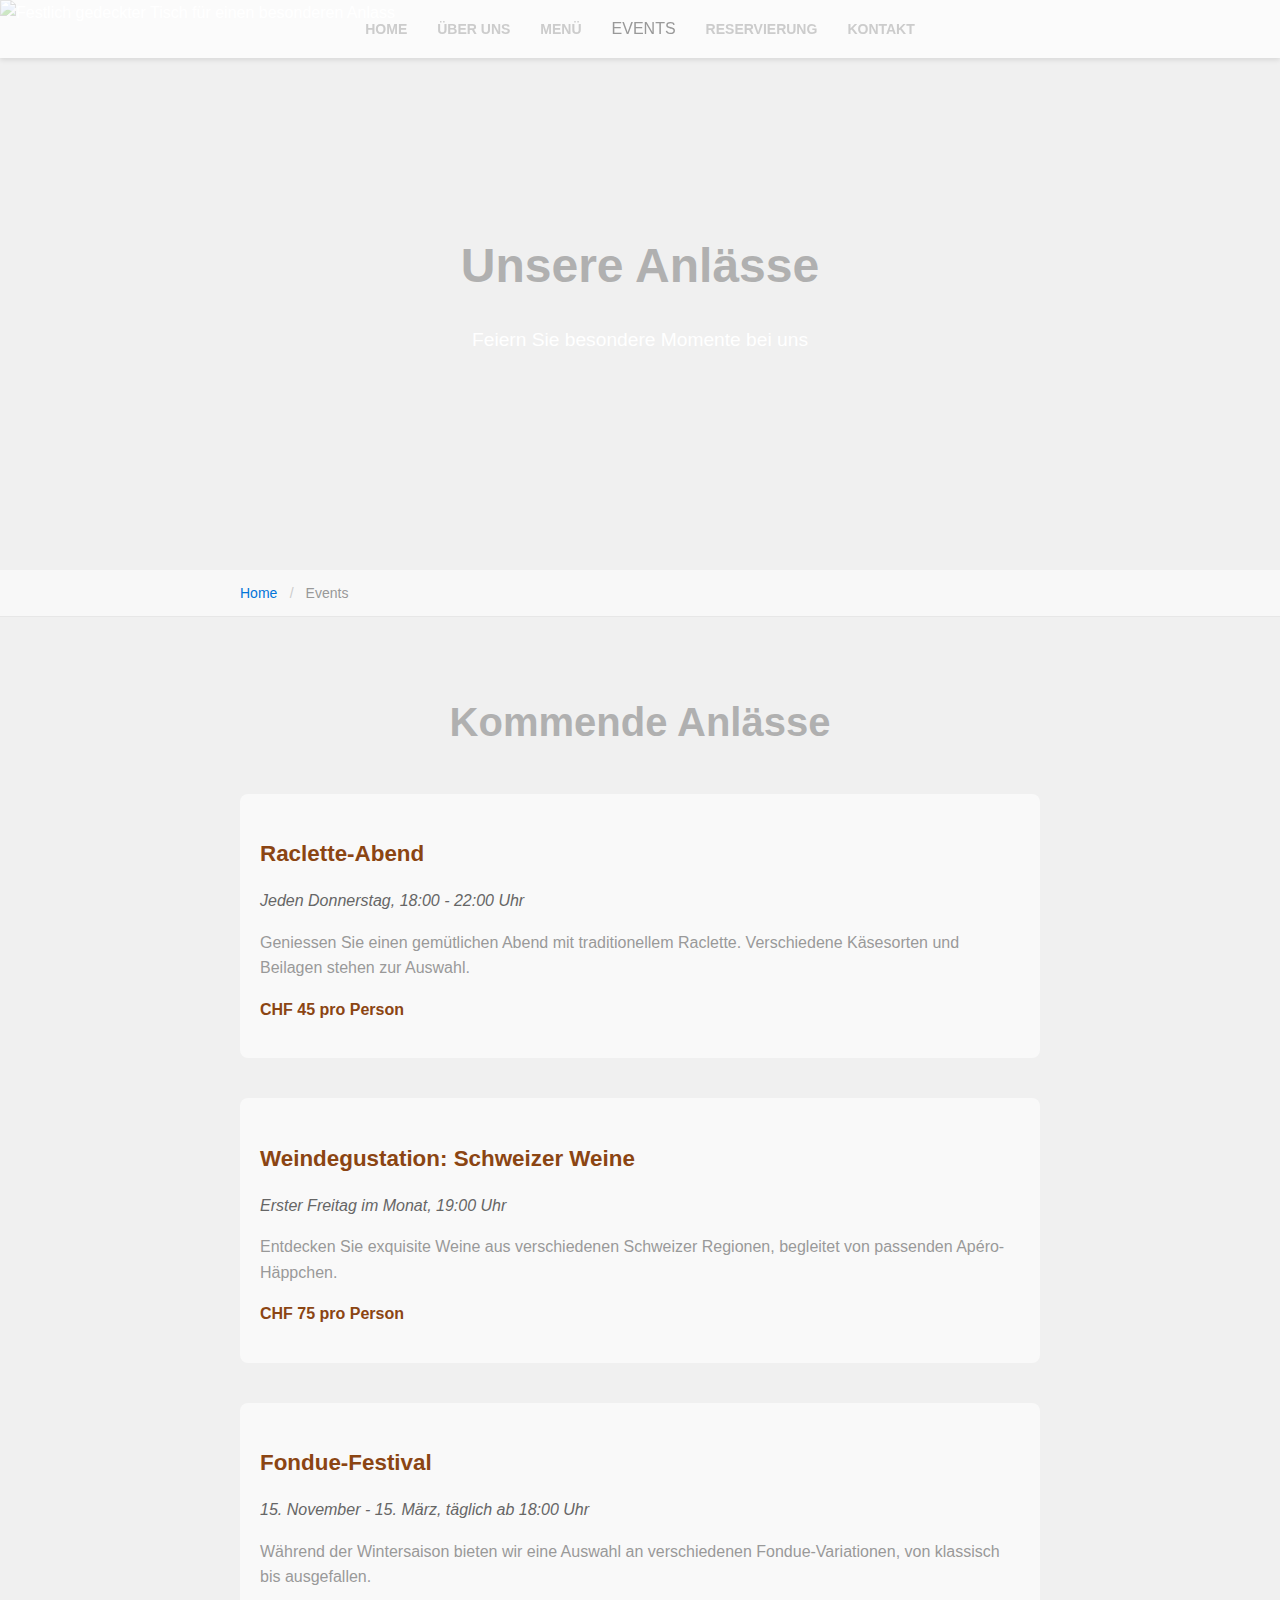
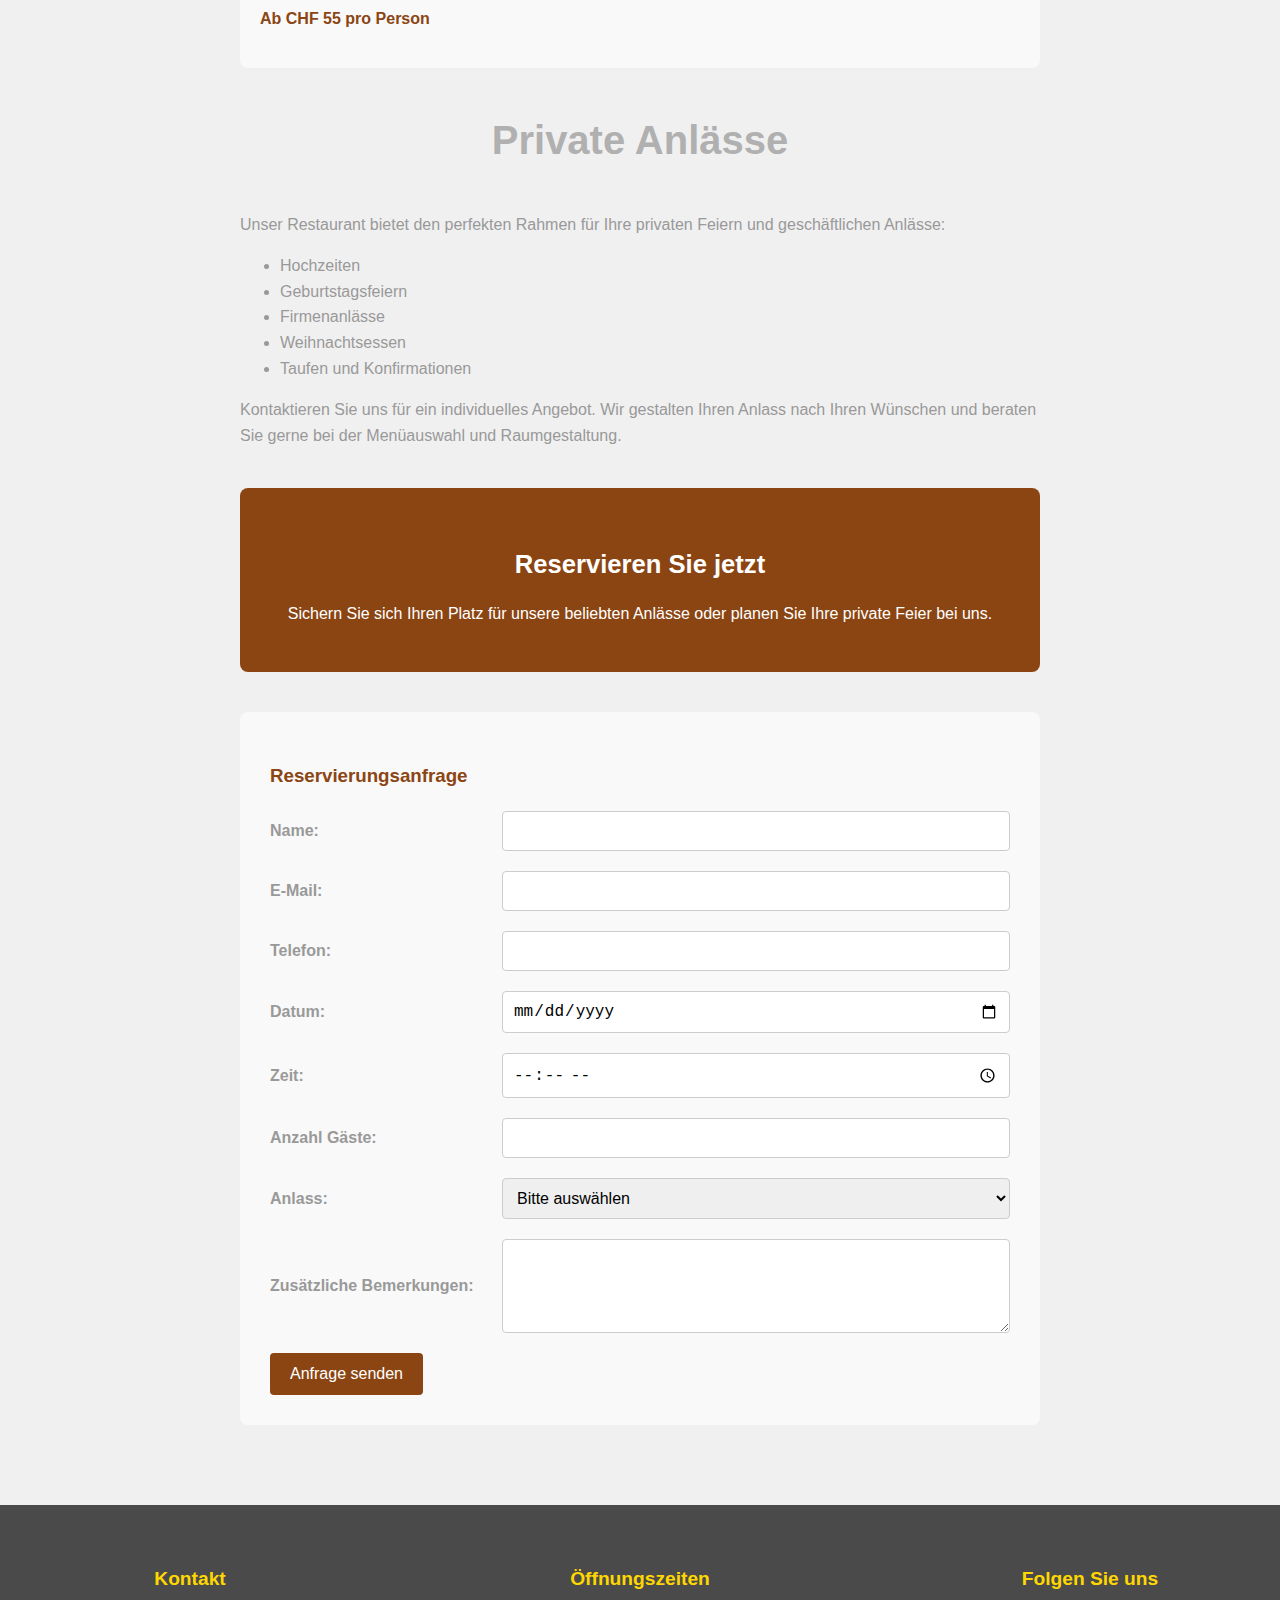
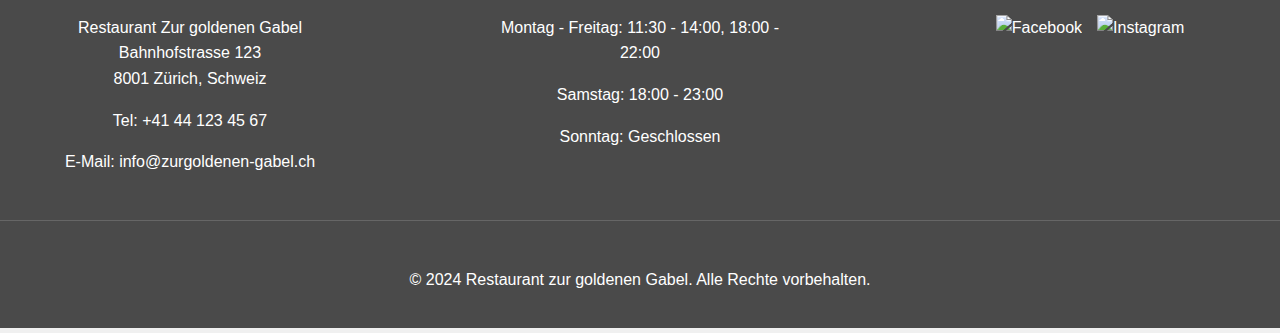
==== public/events.html @ 94a52f29 "Add files via upload" ====
<!DOCTYPE html>
<html lang="de-CH">
<head>
    <meta charset="UTF-8">
    <meta name="viewport" content="width=device-width, initial-scale=1.0">
    <title>Anlässe - Zur goldenen Gabel</title>
    <link rel="stylesheet" href="styles.css">
</head>
<body>
    <header>
        <nav>
            <ul>
                <li><a href="../index.html">Home</a></li>
                <li><a href="ueber_uns.html">Über Uns</a></li>
                <li><a href="menu.html">Menü</a></li>
                <li><span aria-current="page">EVENTS</span></li>
                <li><a href="reservierung.html">Reservierung</a></li>
                <li><a href="kontakt.html">Kontakt</a></li>
            </ul>
        </nav>
    </header>

    <main id="main-content">
        <section id="events-hero" class="hero">
            <img src="../assets/images/golden-cutlery-with-textile-plate-dark-background-top-view.jpg" alt="Festlich gedeckter Tisch für einen besonderen Anlass" />
            <div class="hero-content">
                <h1>Unsere Anlässe</h1>
                <p>Feiern Sie besondere Momente bei uns</p>
            </div>
        </section>

        <nav class="breadcrumbs" aria-label="Breadcrumb">
            <div class="container">
                <ol>
                    <li><a href="../index.html">Home</a></li>
                    <li aria-current="page">Events</li>
                </ol>
            </div>
        </nav>

        <section id="events" class="container">
            <h2>Kommende Anlässe</h2>
            
            <div class="event-item">
                <h3>Raclette-Abend</h3>
                <p class="event-date">Jeden Donnerstag, 18:00 - 22:00 Uhr</p>
                <p>Geniessen Sie einen gemütlichen Abend mit traditionellem Raclette. Verschiedene Käsesorten und Beilagen stehen zur Auswahl.</p>
                <p class="event-price">CHF 45 pro Person</p>
            </div>

            <div class="event-item">
                <h3>Weindegustation: Schweizer Weine</h3>
                <p class="event-date">Erster Freitag im Monat, 19:00 Uhr</p>
                <p>Entdecken Sie exquisite Weine aus verschiedenen Schweizer Regionen, begleitet von passenden Apéro-Häppchen.</p>
                <p class="event-price">CHF 75 pro Person</p>
            </div>

            <div class="event-item">
                <h3>Fondue-Festival</h3>
                <p class="event-date">15. November - 15. März, täglich ab 18:00 Uhr</p>
                <p>Während der Wintersaison bieten wir eine Auswahl an verschiedenen Fondue-Variationen, von klassisch bis ausgefallen.</p>
                <p class="event-price">Ab CHF 55 pro Person</p>
            </div>

            <h2>Private Anlässe</h2>
            <p>Unser Restaurant bietet den perfekten Rahmen für Ihre privaten Feiern und geschäftlichen Anlässe:</p>
            <ul>
                <li>Hochzeiten</li>
                <li>Geburtstagsfeiern</li>
                <li>Firmenanlässe</li>
                <li>Weihnachtsessen</li>
                <li>Taufen und Konfirmationen</li>
            </ul>
            <p>Kontaktieren Sie uns für ein individuelles Angebot. Wir gestalten Ihren Anlass nach Ihren Wünschen und beraten Sie gerne bei der Menüauswahl und Raumgestaltung.</p>
            
            <div class="cta-section">
                <h3>Reservieren Sie jetzt</h3>
                <p>Sichern Sie sich Ihren Platz für unsere beliebten Anlässe oder planen Sie Ihre private Feier bei uns.</p>
            </div>

            <form id="reservation-form" action="/submit-reservation" method="post">
                <h3>Reservierungsanfrage</h3>
                <div class="form-group">
                    <label for="name">Name:</label>
                    <input type="text" id="name" name="name" required>
                </div>
                <div class="form-group">
                    <label for="email">E-Mail:</label>
                    <input type="email" id="email" name="email" required>
                </div>
                <div class="form-group">
                    <label for="phone">Telefon:</label>
                    <input type="tel" id="phone" name="phone" required>
                </div>
                <div class="form-group">
                    <label for="date">Datum:</label>
                    <input type="date" id="date" name="date" required>
                </div>
                <div class="form-group">
                    <label for="time">Zeit:</label>
                    <input type="time" id="time" name="time" required>
                </div>
                <div class="form-group">
                    <label for="guests">Anzahl Gäste:</label>
                    <input type="number" id="guests" name="guests" min="1" required>
                </div>
                <div class="form-group">
                    <label for="event-type">Anlass:</label>
                    <select id="event-type" name="event-type" required>
                        <option value="">Bitte auswählen</option>
                        <option value="raclette">Raclette-Abend</option>
                        <option value="wine">Weindegustation</option>
                        <option value="fondue">Fondue-Festival</option>
                        <option value="private">Privater Anlass</option>
                    </select>
                </div>
                <div class="form-group">
                    <label for="message">Zusätzliche Bemerkungen:</label>
                    <textarea id="message" name="message" rows="4"></textarea>
                </div>
                <button type="submit">Anfrage senden</button>
            </form>
        </section>
    </main>

    <footer>
        <div class="container footer-content">
            <div class="footer-section">
                <h3>Kontakt</h3>
                <address>
                    Restaurant Zur goldenen Gabel<br>
                    Bahnhofstrasse 123<br>
                    8001 Zürich, Schweiz
                </address>
                <p>Tel: <a href="tel:+41441234567">+41 44 123 45 67</a></p>
                <p>E-Mail: <a href="mailto:info@zurgoldenen-gabel.ch">info@zurgoldenen-gabel.ch</a></p>
            </div>
            <div class="footer-section">
                <h3>Öffnungszeiten</h3>
                <p>Montag - Freitag: 11:30 - 14:00, 18:00 - 22:00</p>
                <p>Samstag: 18:00 - 23:00</p>
                <p>Sonntag: Geschlossen</p>
            </div>
            <div class="footer-section">
                <h3>Folgen Sie uns</h3>
                <div class="social-links">
                    <a href="https://facebook.com" aria-label="Besuchen Sie unsere Facebook-Seite">
                        <img src="../assets/images/facebook.jpg" alt="Facebook" width="32" height="32">
                    </a>
                    <a href="https://instagram.com" aria-label="Folgen Sie uns auf Instagram">
                        <img src="../assets/images/instagram.png" alt="Instagram" width="40" height="40">
                    </a>
                </div>
            </div>
        </div>
        <div class="footer-bottom">
            <p>&copy; 2024 Restaurant zur goldenen Gabel. Alle Rechte vorbehalten.</p>
        </div>
    </footer>
</body>
</html>
---- public/styles.css ----
body, html {
    margin: 0;
    padding: 0;
    font-family: 'Helvetica Neue', Arial, sans-serif;
    line-height: 1.6;
    color: #999999; /* Hellgrau für schlechten Kontrast */
    background-color: #f0f0f0; /* Sehr heller Hintergrund */
    scroll-behavior: smooth;
}

.container {
    max-width: 1200px;
    margin: 0 auto;
    padding: 0 20px;
}

header {
    background-color: rgba(255, 255, 255, 0.7); /* Halbtransparentes Weiß */
    position: fixed;
    width: 100%;
    z-index: 1000;
    box-shadow: 0 2px 5px rgba(0,0,0,0.1);
}

nav ul {
    list-style-type: none;
    padding: 0;
    display: flex;
    justify-content: center;
}

nav ul li {
    margin: 0 15px;
}

nav ul li a {
    text-decoration: none;
    color: #cccccc; /* Sehr helles Grau für schlechten Kontrast */
    font-weight: bold;
    text-transform: uppercase;
    font-size: 14px;
}

nav ul li a:hover, nav ul li a:focus {
    color: #dddddd; /* Kaum sichtbare Änderung beim Hover */
}

/* Hero-Bereich Styles */
.hero {
    position: relative;
    height: 50vh;
    display: flex;
    align-items: center;
    justify-content: center;
    color: white;
}

.hero img {
    position: absolute;
    top: 0;
    left: 0;
    width: 100%;
    height: 100%;
    object-fit: cover;
}

.hero-overlay {
    position: absolute;
    top: 0;
    left: 0;
    width: 100%;
    height: 100%;
    background-color: rgba(0, 0, 0, 0.5);
    display: flex;
    align-items: center;
    justify-content: center;
}

.hero-content {
    text-align: center;
    z-index: 1;
}

.hero h1 {
    font-size: 3em;
    margin-bottom: 20px;
}

.hero p {
    font-size: 1.2em;
}

/* Responsive Anpassungen */
@media screen and (max-width: 768px) {
    .hero h1 {
        font-size: 2.5em;
    }

    .hero p {
        font-size: 1em;
    }
}
main {
    padding-top: 60px;
}

section {
    padding: 60px 0;
}

h1, h2 {
    text-align: center;
    color: #b0b0b0; /* Helles Grau für Überschriften */
    font-size: 2.5em;
    margin-bottom: 40px;
}

.menu-item {
    margin-bottom: 20px;
}

.menu-item h3 {
    color: #a0a0a0; /* Helles Grau für Unterüberschriften */
}

footer {
    background-color: #e0e0e0; /* Sehr helles Grau */
    color: #b0b0b0; /* Mittleres Grau für schlechten Kontrast im Footer */
    text-align: center;
    padding: 20px 0;
}

.skip-link {
    position: absolute;
    top: -40px;
    left: 0;
    background: #f0f0f0; /* Sehr heller Hintergrund */
    color: #d0d0d0; /* Helles Grau für schlechten Kontrast */
    padding: 8px;
    z-index: 100;
}

.skip-link:focus {
    top: 0;
}

#welcome {
    background-color: #f9f9f9;
    padding: 60px 0;
}

#welcome h2 {
    color: #b0b0b0; /* Helles Grau für Überschriften */
    font-size: 2.2em;
    margin-bottom: 30px;
}

#welcome p {
    font-size: 1.1em;
    line-height: 1.8;
    margin-bottom: 20px;
    color: #a0a0a0; /* Helles Grau für Text */
}

#ueber-uns {
    background-color: #f9f9f9;
    padding: 60px 0;
}

#ueber-uns h1 {
    color: #b0b0b0; /* Helles Grau für Überschriften */
    font-size: 2.5em;
    margin-bottom: 30px;
}

#ueber-uns p {
    font-size: 1.1em;
    line-height: 1.8;
    margin-bottom: 20px;
    color: #a0a0a0; /* Helles Grau für Text */
}

/* Anpassung für doppeltes main-Element */
main#main-content {
    padding-top: 0;
}

main#main-content + main#main-content {
    padding-top: 60px;
}

@media (max-width: 768px) {
    nav ul {
        flex-direction: column;
        align-items: center;
    }
    nav ul li {
        margin: 10px 0;
    }
}

/* Team-Sektion Styles */
#team {
    padding: 40px 0;
}

.container {
    max-width: 1200px;
    margin: 0 auto;
    padding: 0 20px;
}

#team.container {
    display: flex;
    flex-wrap: wrap;
    justify-content: space-around;
    gap: 20px;
}

.team-member {
    flex: 1 1 300px; /* Flexibles Wachstum, minimale Breite 300px */
    max-width: 400px; /* Maximale Breite für größere Bildschirme */
    margin-bottom: 40px;
    text-align: center;
    display: flex;
    flex-direction: column;
    align-items: center;
}

.team-member img {
    width: 200px;
    height: 200px;
    object-fit: cover;
    border-radius: 50%;
    margin-bottom: 15px;
    border: 3px solid #8b4513;
    box-shadow: 0 4px 8px rgba(0,0,0,0.1);
}

.team-member h2 {
    color: #8b4513;
    margin-bottom: 5px;
    font-size: 1.5em;
}

.team-member h3 {
    color: #666;
    margin-bottom: 10px;
    font-size: 1.1em;
    font-weight: normal;
}

.team-member p {
    font-size: 0.9em;
    line-height: 1.6;
}

/* Responsive Anpassungen */
@media (min-width: 768px) {
    .team-member {
        flex-basis: calc(50% - 20px); /* 2 Spalten auf mittleren Bildschirmen */
    }
}

@media (min-width: 1024px) {
    .team-member {
        flex-basis: calc(33.333% - 20px); /* 3 Spalten auf großen Bildschirmen */
    }
}

/* Menü-Sektion Styles */
#menu {
    padding: 40px 0;
}

.menu-section {
    margin-bottom: 40px;
}

.menu-section h2 {
    color: #8b4513;
    font-size: 2em;
    margin-bottom: 20px;
    text-align: center;
    border-bottom: 2px solid #8b4513;
    padding-bottom: 10px;
}

.menu-item {
    margin-bottom: 20px;
    padding-bottom: 20px;
    border-bottom: 1px solid #e0e0e0;
}

.menu-item-header {
    display: flex;
    justify-content: space-between;
    align-items: baseline;
    margin-bottom: 5px;
}

.menu-item h3 {
    color: #333;
    font-size: 1.2em;
    margin: 0;
}

.menu-item .price {
    color: #8b4513;
    font-weight: bold;
    font-size: 1.1em;
    min-width: 60px;
    text-align: right;
}

.menu-item p {
    color: #666;
    font-size: 0.9em;
    margin: 5px 0 0;
}

@media (min-width: 768px) {
    .container {
        max-width: 800px;
        margin: 0 auto;
    }
}
.menu-table {
    width: 100%;
    border-collapse: collapse;
    margin-top: 20px;
    margin-bottom: 40px;
}

.menu-table caption {
    font-weight: bold;
    margin-bottom: 10px;
    font-size: 1.2em;
    color: #8b4513;
}

.menu-table th,
.menu-table td {
    padding: 12px;
    border: 1px solid #ddd;
    text-align: left;
}

.menu-table thead th {
    background-color: #8b4513;
    color: white;
}

.menu-table tbody th {
    background-color: #f2f2f2;
}

.menu-table tbody tr:nth-child(even) {
    background-color: #f9f9f9;
}

.menu-table tfoot {
    font-weight: bold;
    background-color: #f2f2f2;
}

@media screen and (max-width: 600px) {
    .menu-table {
        font-size: 14px;
    }
    
    .menu-table th,
    .menu-table td {
        padding: 8px;
    }
}
/* Event-Sektion Styles */
#events {
    padding: 40px 0;
}

.event-item {
    margin-bottom: 40px;
    padding: 20px;
    background-color: #f9f9f9;
    border-radius: 8px;
}

.event-item h3 {
    color: #8b4513;
    font-size: 1.4em;
    margin-bottom: 10px;
}

.event-date {
    font-style: italic;
    color: #666;
    margin-bottom: 10px;
}

.event-price {
    font-weight: bold;
    color: #8b4513;
    margin-top: 10px;
}

.cta-section {
    background-color: #8b4513;
    color: white;
    padding: 30px;
    text-align: center;
    border-radius: 8px;
    margin-top: 40px;
}

.cta-section h3 {
    font-size: 1.6em;
    margin-bottom: 15px;
}

.cta-button {
    display: inline-block;
    background-color: white;
    color: #8b4513;
    padding: 10px 20px;
    text-decoration: none;
    border-radius: 5px;
    font-weight: bold;
    margin-top: 15px;
    transition: background-color 0.3s, color 0.3s;
}

.cta-button:hover, .cta-button:focus {
    background-color: #f0f0f0;
    color: #6b3100;
}

/* Formular Styles */
#reservation-form {
    background-color: #f9f9f9;
    padding: 30px;
    border-radius: 8px;
    margin-top: 40px;
}

#reservation-form h3 {
    color: #8b4513;
    margin-bottom: 20px;
}

.form-group {
    margin-bottom: 20px;
}

label {
    display: block;
    margin-bottom: 5px;
    font-weight: bold;
}

input[type="text"],
input[type="email"],
input[type="tel"],
input[type="date"],
input[type="time"],
input[type="number"],
select,
textarea {
    width: 100%;
    padding: 10px;
    border: 1px solid #ccc;
    border-radius: 4px;
    font-size: 16px;
}

button[type="submit"] {
    background-color: #8b4513;
    color: white;
    padding: 12px 20px;
    border: none;
    border-radius: 4px;
    cursor: pointer;
    font-size: 16px;
    transition: background-color 0.3s;
}

button[type="submit"]:hover {
    background-color: #6b3100;
}

@media (min-width: 768px) {
    .form-group {
        display: flex;
        align-items: center;
    }

    label {
        flex: 0 0 30%;
        margin-bottom: 0;
        margin-right: 10px;
    }

    input[type="text"],
    input[type="email"],
    input[type="tel"],
    input[type="date"],
    input[type="time"],
    input[type="number"],
    select {
        flex: 1;
    }

    textarea {
        width: 70%;
    }
}

/* Kontaktseite Styles */
.contact-container {
    max-width: 800px;
    margin: 0 auto;
}
.contact-details, .map-container {
    margin-bottom: 30px;
}
#map {
    height: 300px;
    width: 100%;
    max-width: 500px;
    margin: 20px 0;
}

address {
    font-style: normal;
}

.contact-details h2 {
    text-align: left;
}

.map-container h2 {
    text-align:left;
}

@media (min-width: 768px) {
    .contact-details, .map-container {
        flex-basis: calc(50% - 20px);
    }
}

@media (min-width: 1024px) {
    .contact-details {
        flex-basis: calc(33% - 20px);
    }
    .map-container {
        flex-basis: calc(67% - 20px);
    }
}

/* Galerie Styles */
.gallery-grid {
    display: grid;
    grid-template-columns: repeat(auto-fit, minmax(250px, 1fr));
    gap: 20px;
    margin-top: 30px;
}

.gallery-grid img {
    width: 100%;
    height: 250px;
    object-fit: cover;
    border-radius: 8px;
    transition: transform 0.3s ease;
}

.gallery-grid img:hover {
    transform: scale(1.05);
}

/* CTA Sektion Styles */
#cta {
    text-align: center;
    padding: 60px 0;
    background-color: #f9f9f9;
    margin-top: 40px;
}

.cta-button {
    display: inline-block;
    background-color: #8b4513;
    color: white;
    padding: 12px 24px;
    text-decoration: none;
    border-radius: 4px;
    font-size: 18px;
    transition: background-color 0.3s;
}

.cta-button:hover {
    background-color: #6b3100;
}

@media (max-width: 768px) {
    .gallery-grid {
        grid-template-columns: repeat(auto-fit, minmax(200px, 1fr));
    }
}



/* Footer Styles */
footer {
    background-color: #4a4a4a;
    color: white;
    padding: 40px 0 20px;
    margin-top: 40px;
}

.footer-content {
    display: flex;
    flex-wrap: wrap;
    justify-content: space-between; /* Verteilt die Sektionen gleichmäßig */
    gap: 40px; /* Abstand zwischen den Sektionen */
    max-width: 1200px; /* Maximale Breite des Footers */
    margin: 0 auto; /* Zentriert den Footer-Inhalt */
    padding: 0 20px; /* Seitenabstand für kleinere Bildschirme */
}

.footer-section {
    flex: 1; /* Erlaubt den Sektionen zu wachsen */
    min-width: 200px; /* Mindestbreite für jede Sektion */
    max-width: 300px; /* Maximale Breite für jede Sektion */
    text-align: center;
}

.footer-section h3 {
    color: #ffd700;
    margin-bottom: 20px;
    font-size: 1.2em;
}

.footer-section p, .footer-section address {
    margin-bottom: 15px;
    font-style: normal;
}

.footer-section a {
    color: white;
    text-decoration: none;
}

.footer-section a:hover {
    text-decoration: underline;
}

.social-links {
    display: flex;
    gap: 15px;
    justify-content: center;
}

.social-links a {
    display: inline-block;
    transition: transform 0.3s ease;
}

.social-links a:hover {
    transform: scale(1.1);
}

.footer-bottom {
    text-align: center;
    padding-top: 30px;
    margin-top: 30px;
    border-top: 1px solid #666;
}

@media screen and (max-width: 768px) {
    .footer-content {
        flex-direction: column;
        align-items: center;
    }

    .footer-section {
        width: 100%;
        max-width: none;
        margin-bottom: 30px;
    }
}

:focus {
    outline: none !important;
}

/* Registerkarten Styles */
.tabs {
    display: flex;
    flex-wrap: wrap;
    margin-bottom: 20px;
}

.tab-button {
    background-color: #f0f0f0;
    border: none;
    outline: none;
    cursor: pointer;
    padding: 10px 20px;
    margin-right: 5px;
    margin-bottom: 5px;
    transition: 0.3s;
    font-size: 16px;
}

.tab-button:hover {
    background-color: #ddd;
}

.tab-button.active {
    background-color: #8b4513;
    color: white;
}

.tab-content {
    display: none;
    padding: 20px;
    border-top: 2px solid #8b4513;
}

.tab-content.active {
    display: block;
}

@media screen and (max-width: 600px) {
    .tabs {
        flex-direction: column;
    }
    .tab-button {
        width: 100%;
        margin-right: 0;
    }
}

/* Breadcrumbs Styles */
.breadcrumbs {
    padding: 10px 0;
    background-color: #f8f8f8;
    border-bottom: 1px solid #e7e7e7;
}
.breadcrumbs ol {
    list-style-type: none;
    padding: 0;
    margin: 0;
}
.breadcrumbs li {
    display: inline;
    font-size: 14px;
}
.breadcrumbs li+li:before {
    padding: 8px;
    color: #ccc;
    content: "/\00a0";
}
.breadcrumbs li a {
    color: #0275d8;
    text-decoration: none;
}
.breadcrumbs li a:hover {
    color: #01447e;
    text-decoration: underline;
}
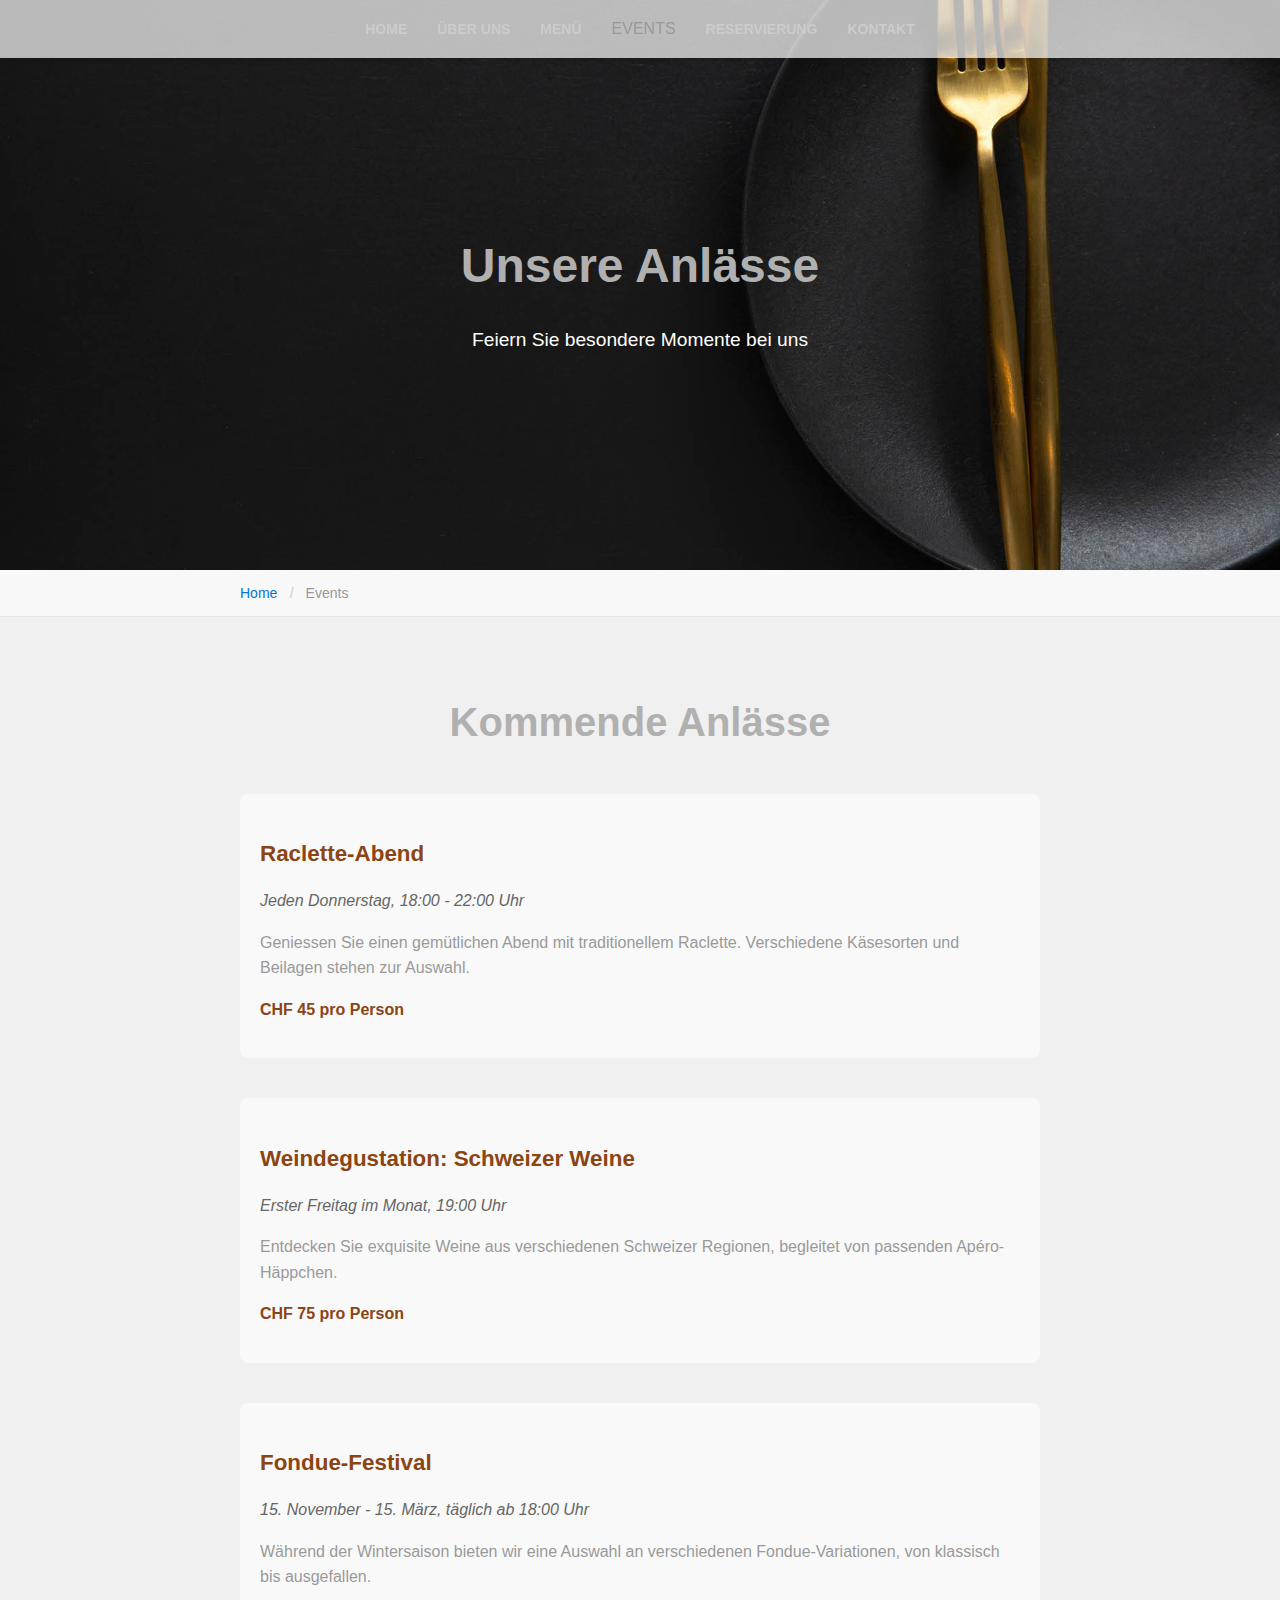
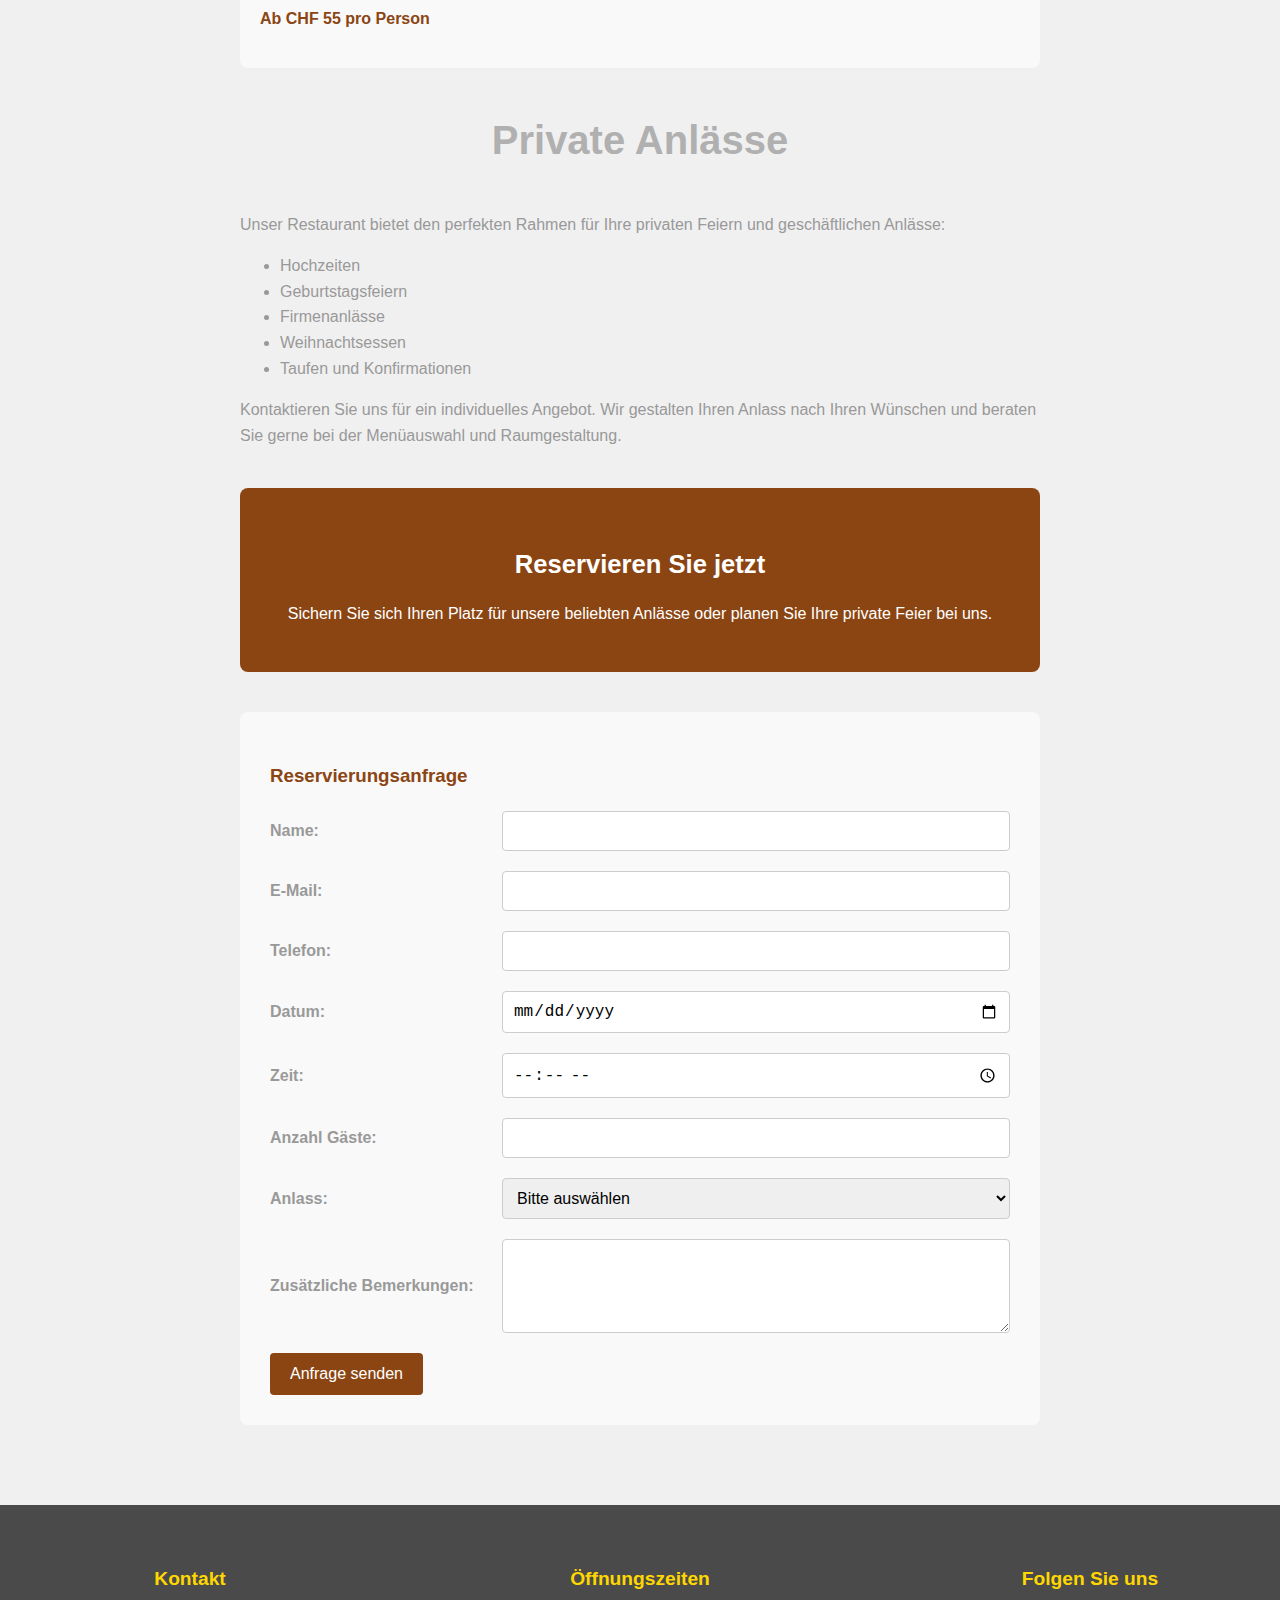
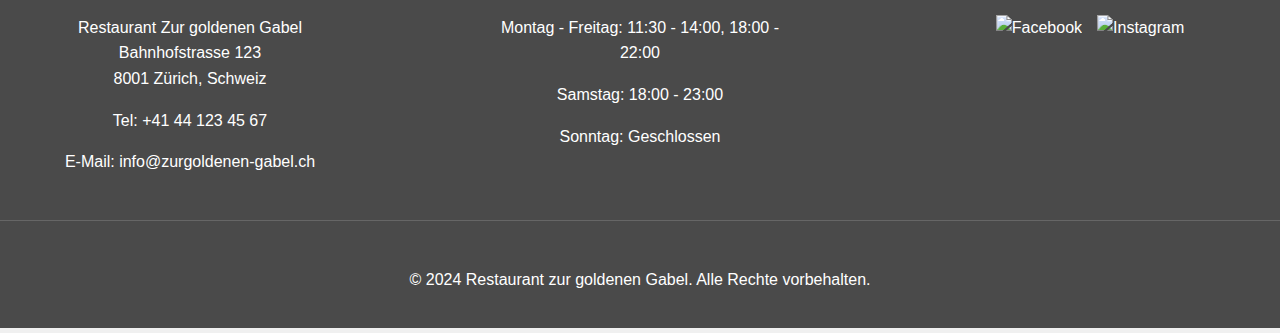
==== commit f947d989: "Update events.html" ====
--- a/public/events.html
+++ b/public/events.html
@@ -22,7 +22,7 @@
 
     <main id="main-content">
         <section id="events-hero" class="hero">
-            <img src="../assets/images/golden-cutlery-with-textile-plate-dark-background-top-view.jpg" alt="Festlich gedeckter Tisch für einen besonderen Anlass" />
+            <img src="../assets/images/golden-cutlery-with-textile-plate-dark-background-top-view.png" alt="Festlich gedeckter Tisch für einen besonderen Anlass" />
             <div class="hero-content">
                 <h1>Unsere Anlässe</h1>
                 <p>Feiern Sie besondere Momente bei uns</p>
@@ -158,4 +158,4 @@
         </div>
     </footer>
 </body>
-</html>+</html>
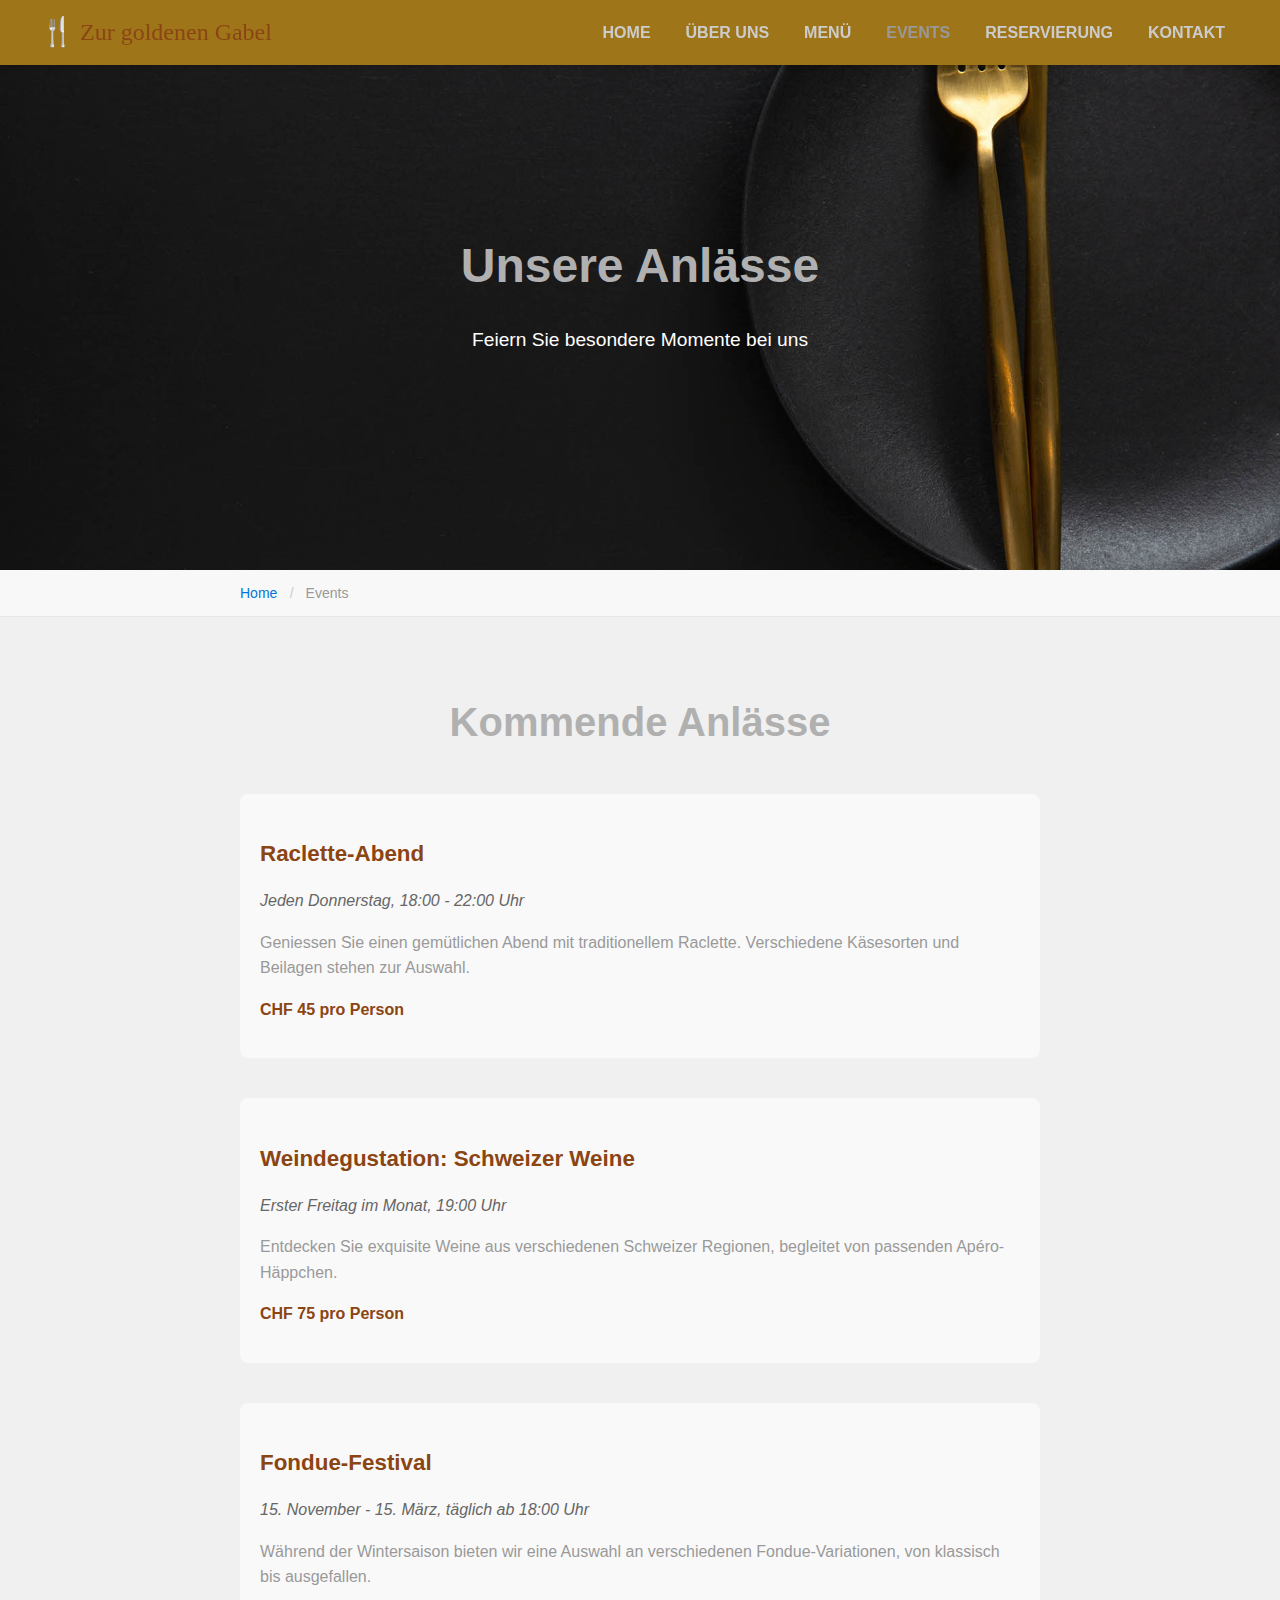
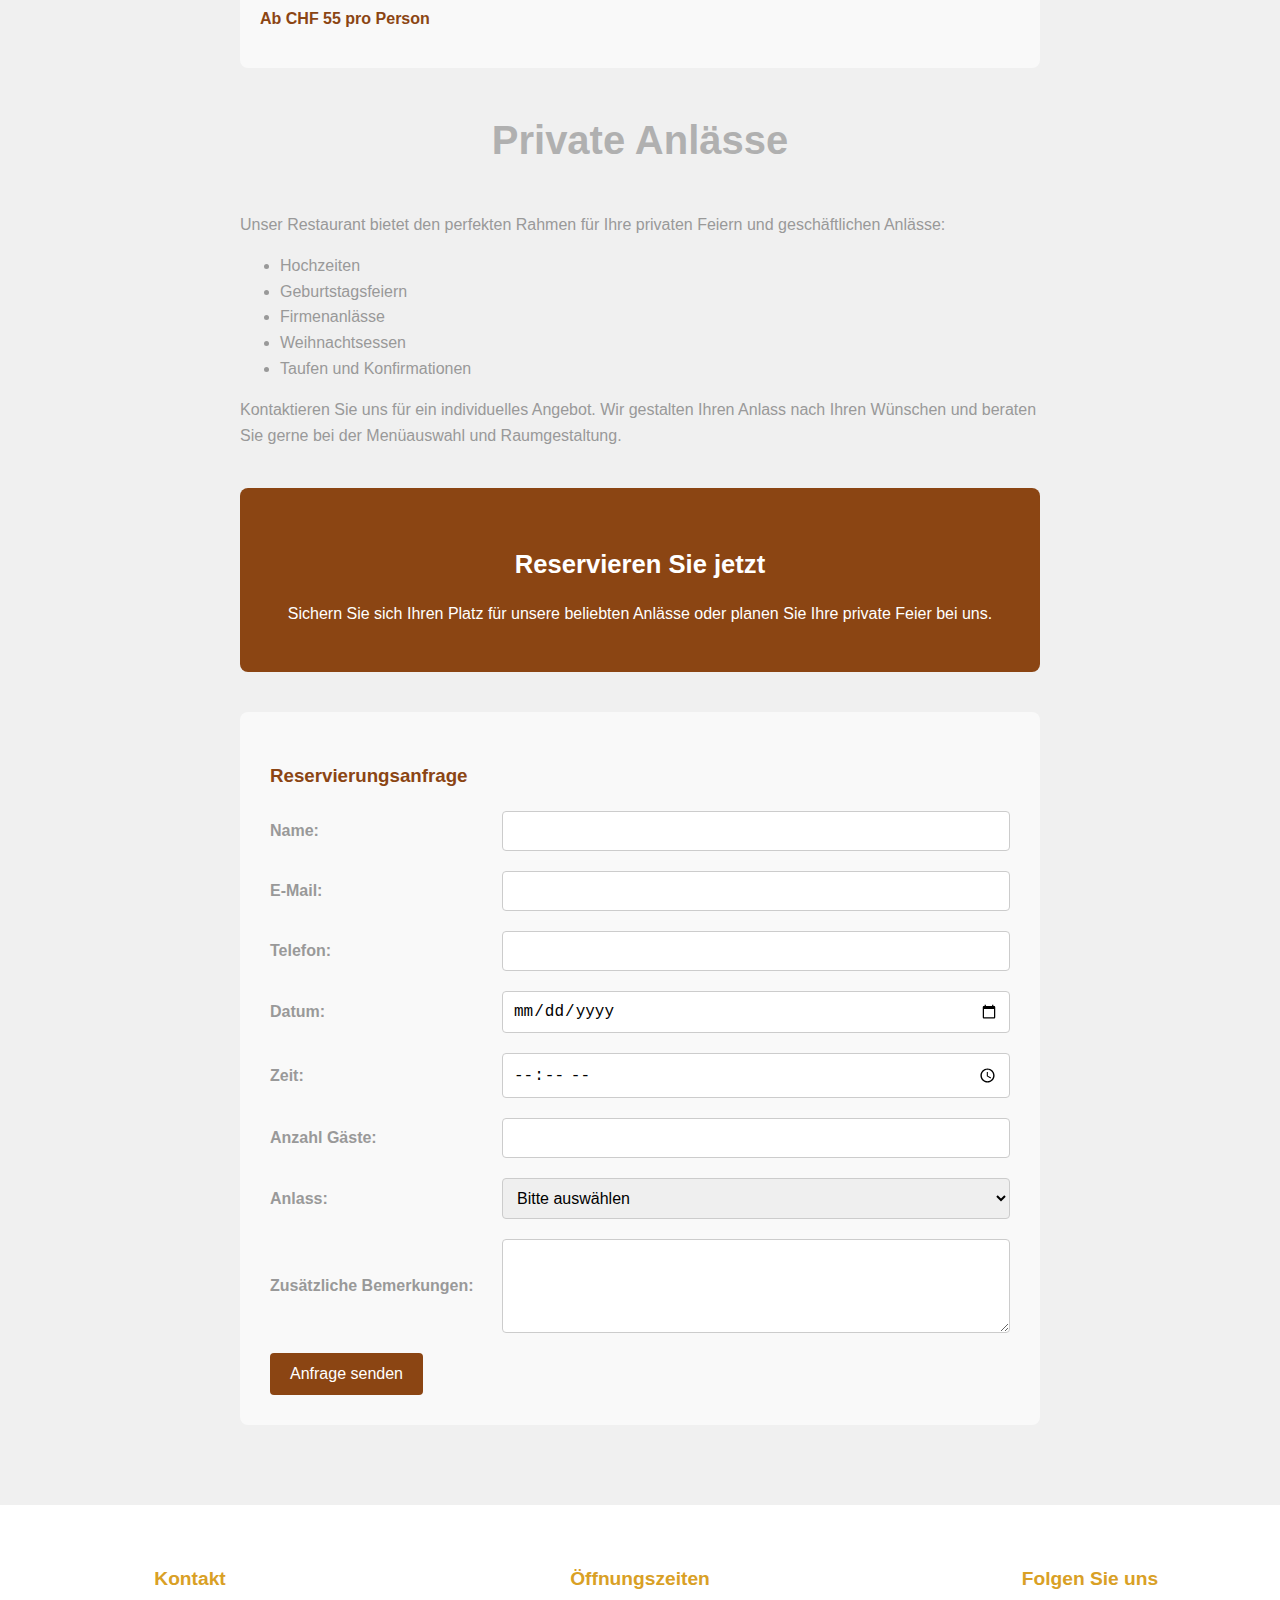
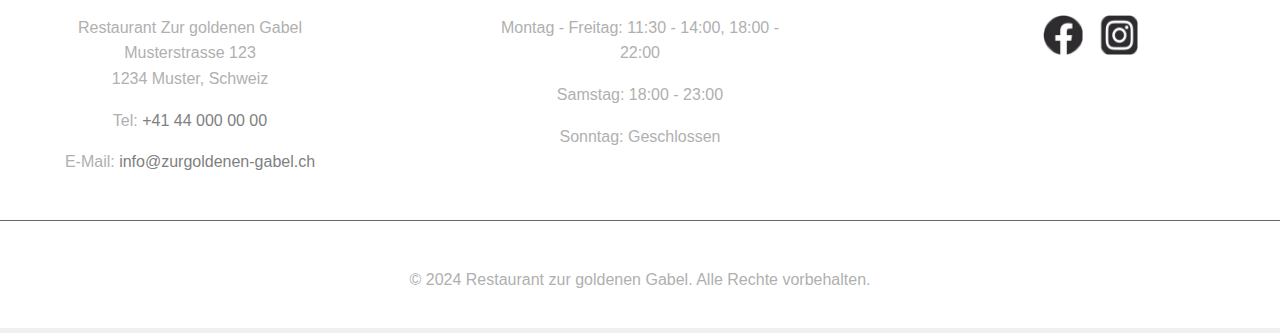
==== commit 380265cc: "Add files via upload" ====
--- a/public/events.html
+++ b/public/events.html
@@ -8,16 +8,19 @@
 </head>
 <body>
     <header>
-        <nav>
-            <ul>
-                <li><a href="../index.html">Home</a></li>
-                <li><a href="ueber_uns.html">Über Uns</a></li>
-                <li><a href="menu.html">Menü</a></li>
-                <li><span aria-current="page">EVENTS</span></li>
-                <li><a href="reservierung.html">Reservierung</a></li>
-                <li><a href="kontakt.html">Kontakt</a></li>
-            </ul>
-        </nav>
+        <div class="header-container">
+            <a href="../index.html" class="logo">Zur goldenen Gabel</a>
+            <nav>
+                <ul>
+                    <li><a href="../index.html">Home</a></li>
+                    <li><a href="ueber_uns.html">Über Uns</a></li>
+                    <li><a href="menu.html">Menü</a></li>
+                    <li><span>EVENTS</span></li>
+                    <li><a href="reservierung.html">Reservierung</a></li>
+                    <li><a href="kontakt.html">Kontakt</a></li>
+                </ul>
+            </nav>
+        </div>
     </header>
 
     <main id="main-content">
@@ -129,10 +132,10 @@
                 <h3>Kontakt</h3>
                 <address>
                     Restaurant Zur goldenen Gabel<br>
-                    Bahnhofstrasse 123<br>
-                    8001 Zürich, Schweiz
+                    Musterstrasse 123<br>
+                    1234 Muster, Schweiz
                 </address>
-                <p>Tel: <a href="tel:+41441234567">+41 44 123 45 67</a></p>
+                <p>Tel: <a href="tel:+41440000000">+41 44 000 00 00</a></p>
                 <p>E-Mail: <a href="mailto:info@zurgoldenen-gabel.ch">info@zurgoldenen-gabel.ch</a></p>
             </div>
             <div class="footer-section">
@@ -145,7 +148,7 @@
                 <h3>Folgen Sie uns</h3>
                 <div class="social-links">
                     <a href="https://facebook.com" aria-label="Besuchen Sie unsere Facebook-Seite">
-                        <img src="../assets/images/facebook.jpg" alt="Facebook" width="32" height="32">
+                        <img src="../assets/images/facebook.png" alt="Facebook" width="40" height="40">
                     </a>
                     <a href="https://instagram.com" aria-label="Folgen Sie uns auf Instagram">
                         <img src="../assets/images/instagram.png" alt="Instagram" width="40" height="40">
@@ -158,4 +161,4 @@
         </div>
     </footer>
 </body>
-</html>
+</html>--- a/public/styles.css
+++ b/public/styles.css
@@ -15,7 +15,7 @@
 }
 
 header {
-    background-color: rgba(255, 255, 255, 0.7); /* Halbtransparentes Weiß */
+    background-color: #9f751a;
     position: fixed;
     width: 100%;
     z-index: 1000;
@@ -31,6 +31,10 @@
 
 nav ul li {
     margin: 0 15px;
+}
+
+nav ul li span {
+    font-weight: bold;
 }
 
 nav ul li a {
@@ -38,7 +42,7 @@
     color: #cccccc; /* Sehr helles Grau für schlechten Kontrast */
     font-weight: bold;
     text-transform: uppercase;
-    font-size: 14px;
+    /*font-size: 14px;*/
 }
 
 nav ul li a:hover, nav ul li a:focus {
@@ -610,8 +614,7 @@
 
 /* Footer Styles */
 footer {
-    background-color: #4a4a4a;
-    color: white;
+    background-color: #ffffff;
     padding: 40px 0 20px;
     margin-top: 40px;
 }
@@ -634,7 +637,7 @@
 }
 
 .footer-section h3 {
-    color: #ffd700;
+    color: #d9a025;
     margin-bottom: 20px;
     font-size: 1.2em;
 }
@@ -645,7 +648,7 @@
 }
 
 .footer-section a {
-    color: white;
+    color: grey;
     text-decoration: none;
 }
 
@@ -768,3 +771,67 @@
     color: #01447e;
     text-decoration: underline;
 }
+
+/* Logo Styles */
+.logo {
+    font-family: 'Brush Script MT', cursive;
+    font-size: 24px;
+    color: #8b4513;
+    text-decoration: none;
+    display: flex;
+    align-items: center;
+}
+
+.logo::before {
+    content: "🍴";
+    margin-right: 5px;
+    font-size: 28px;
+}
+
+/* Angepasste Header Styles */
+header {
+    background-color: #9f751a;
+    position: fixed;
+    width: 100%;
+    z-index: 1000;
+    box-shadow: 0 2px 5px rgba(0,0,0,0.1);
+    padding: 10px 0;
+}
+
+.header-container {
+    display: flex;
+    justify-content: space-between;
+    align-items: center;
+    max-width: 1200px;
+    margin: 0 auto;
+    padding: 0 20px;
+}
+
+nav ul {
+    display: flex;
+    list-style-type: none;
+    padding: 0;
+    margin: 0;
+}
+
+nav ul li {
+    margin-left: 20px;
+}
+
+@media (max-width: 768px) {
+    .header-container {
+        flex-direction: column;
+        align-items: flex-start;
+    }
+
+    nav ul {
+        flex-direction: column;
+        align-items: flex-start;
+        margin-top: 10px;
+    }
+
+    nav ul li {
+        margin-left: 0;
+        margin-top: 10px;
+    }
+}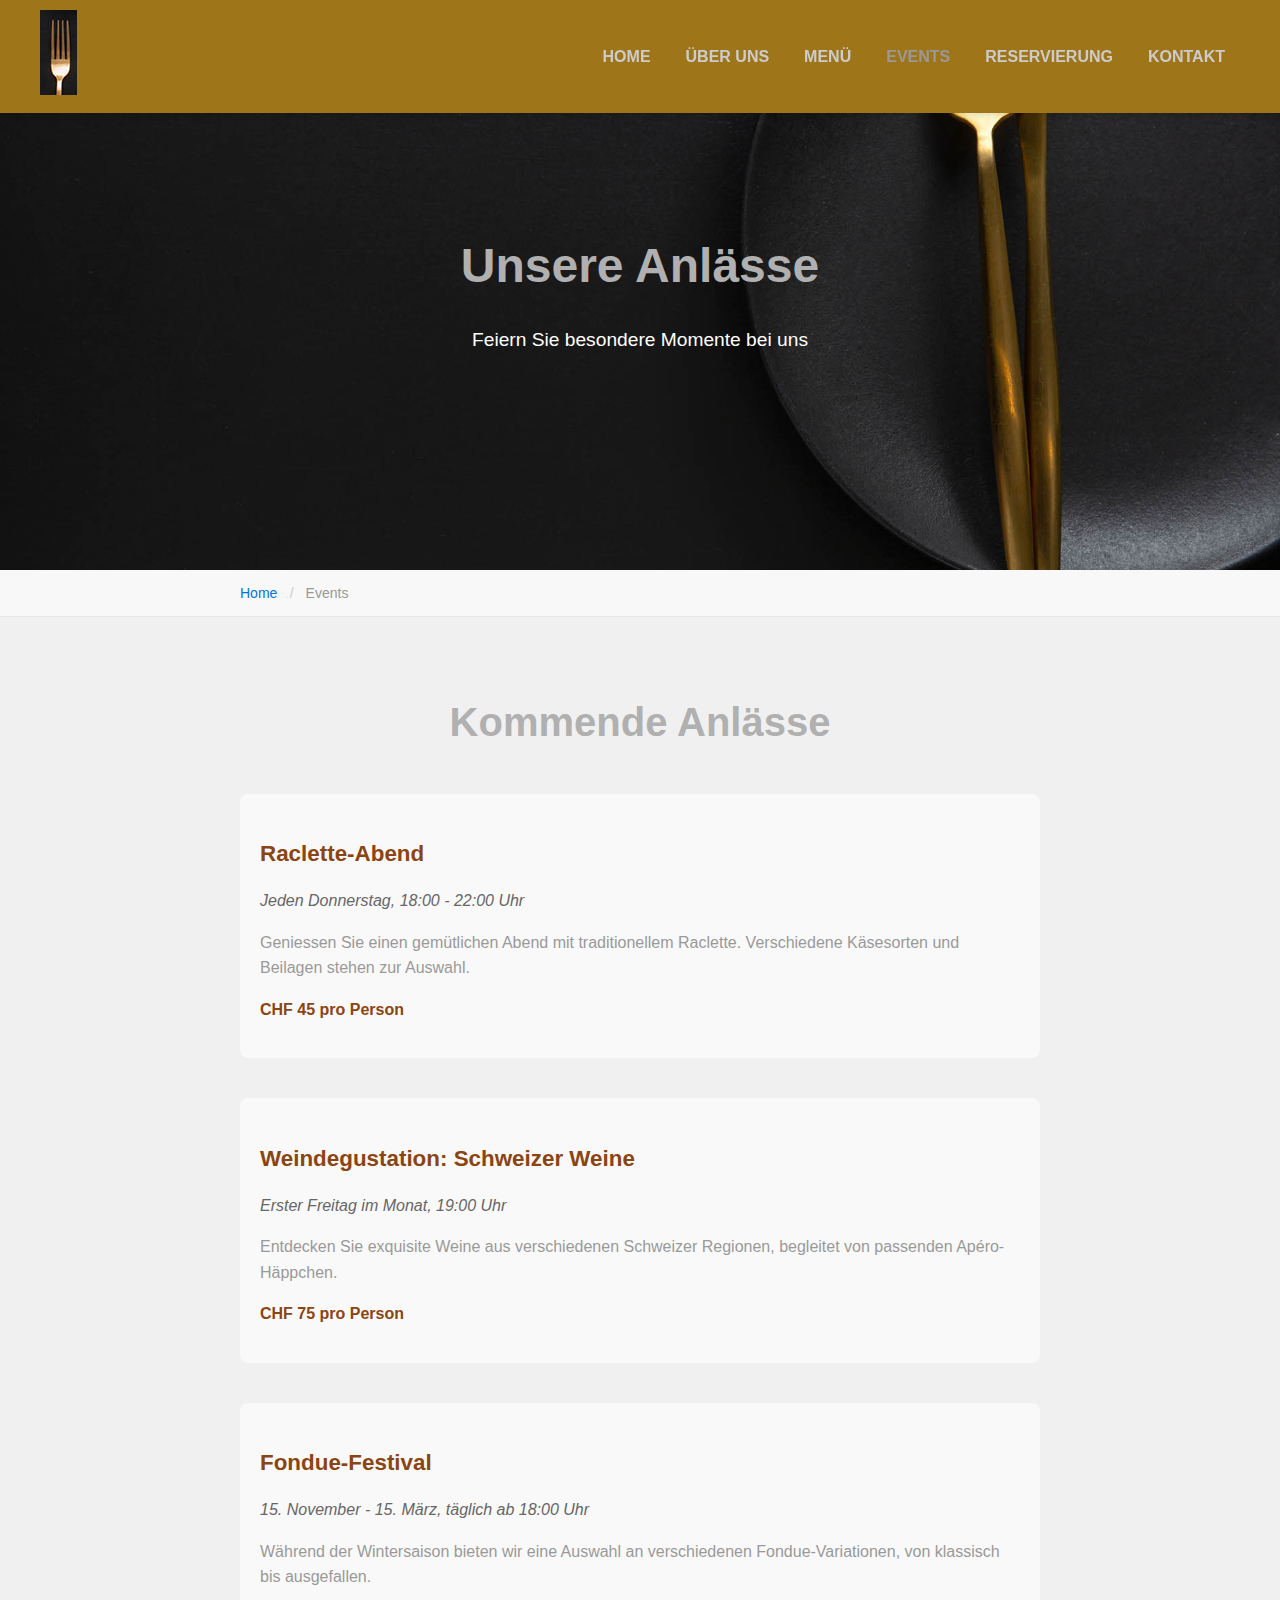
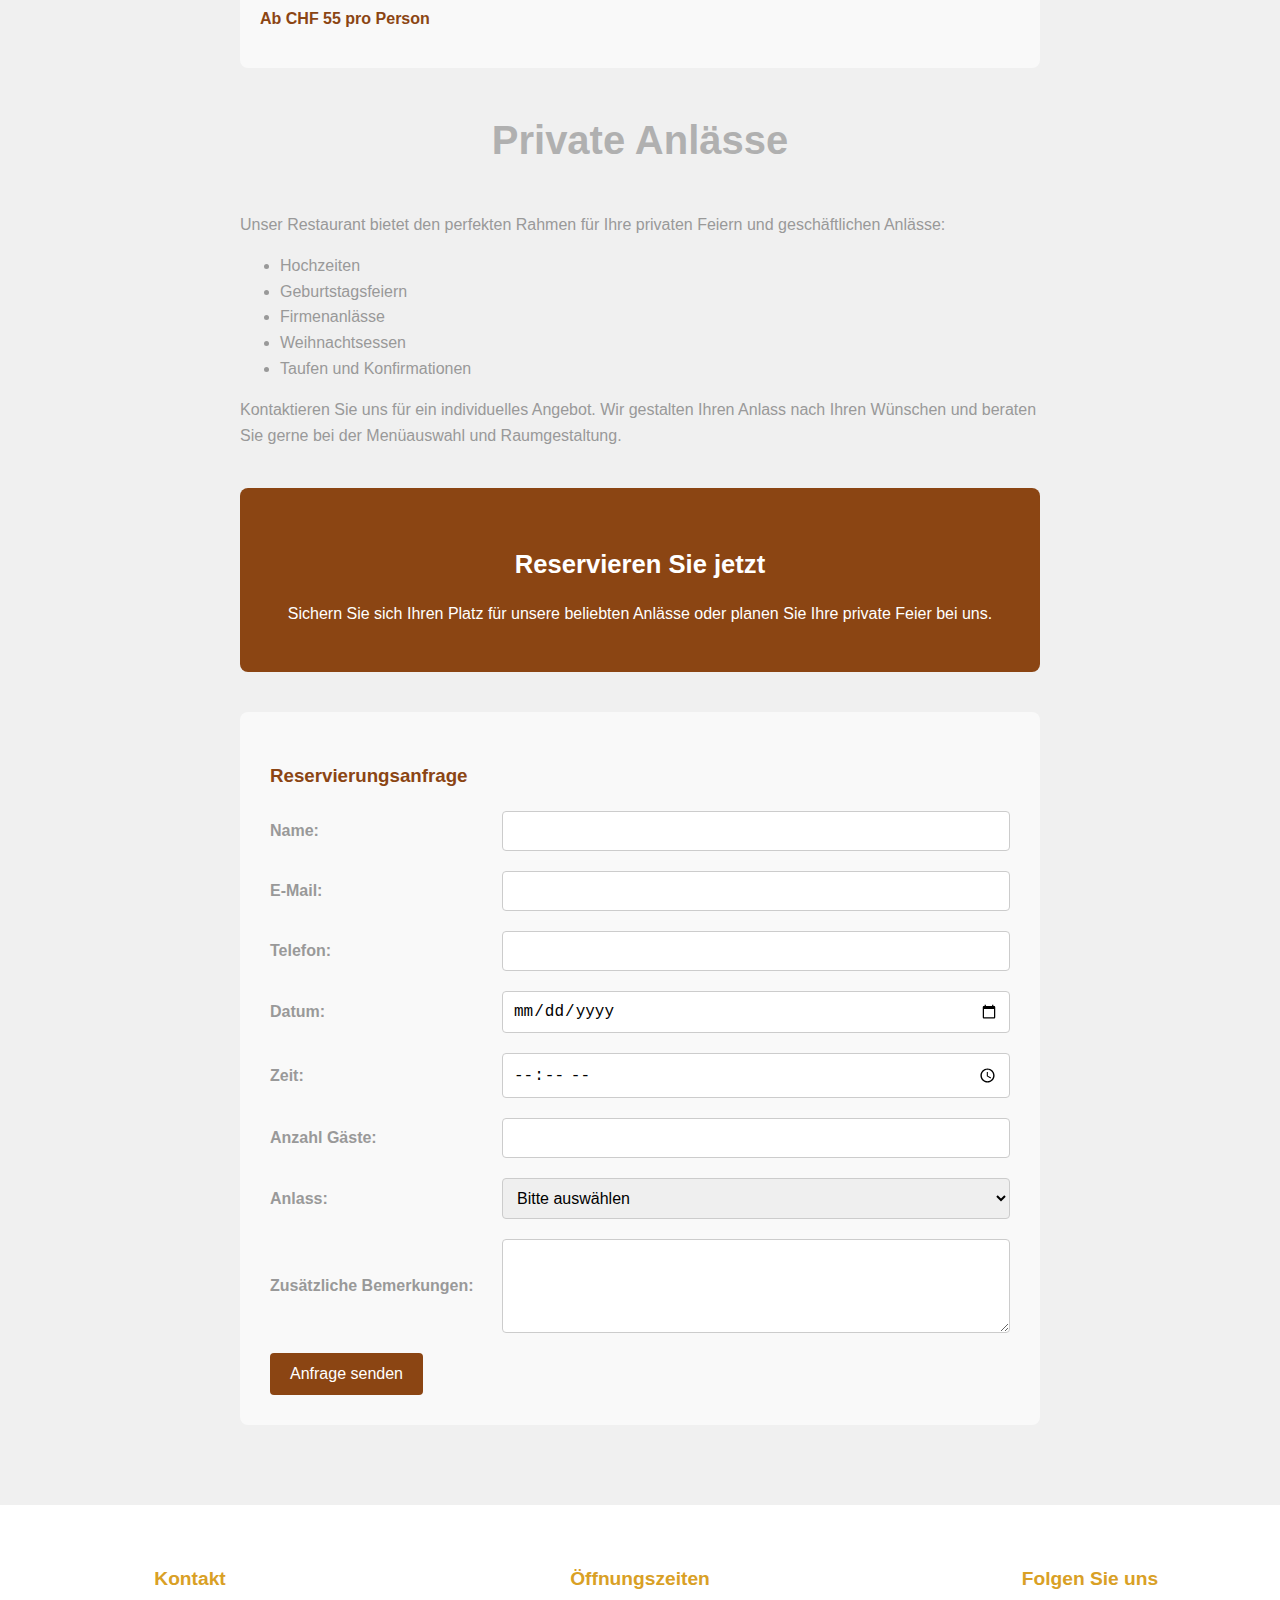
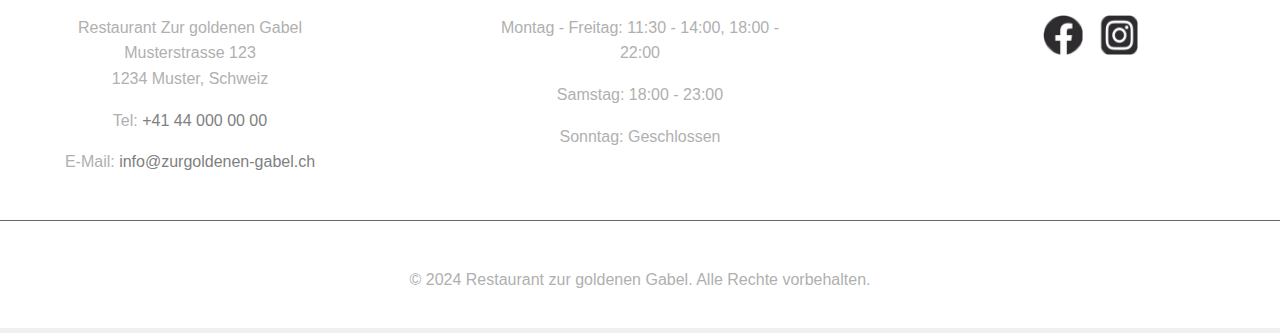
==== commit 88923181: "Add files via upload" ====
--- a/public/events.html
+++ b/public/events.html
@@ -9,7 +9,7 @@
 <body>
     <header>
         <div class="header-container">
-            <a href="../index.html" class="logo">Zur goldenen Gabel</a>
+            <a href="../index.html" class="logo"><img src="../assets/images/logo.png" alt="Logo" /></a>
             <nav>
                 <ul>
                     <li><a href="../index.html">Home</a></li>
--- a/public/styles.css
+++ b/public/styles.css
@@ -772,21 +772,6 @@
     text-decoration: underline;
 }
 
-/* Logo Styles */
-.logo {
-    font-family: 'Brush Script MT', cursive;
-    font-size: 24px;
-    color: #8b4513;
-    text-decoration: none;
-    display: flex;
-    align-items: center;
-}
-
-.logo::before {
-    content: "🍴";
-    margin-right: 5px;
-    font-size: 28px;
-}
 
 /* Angepasste Header Styles */
 header {
